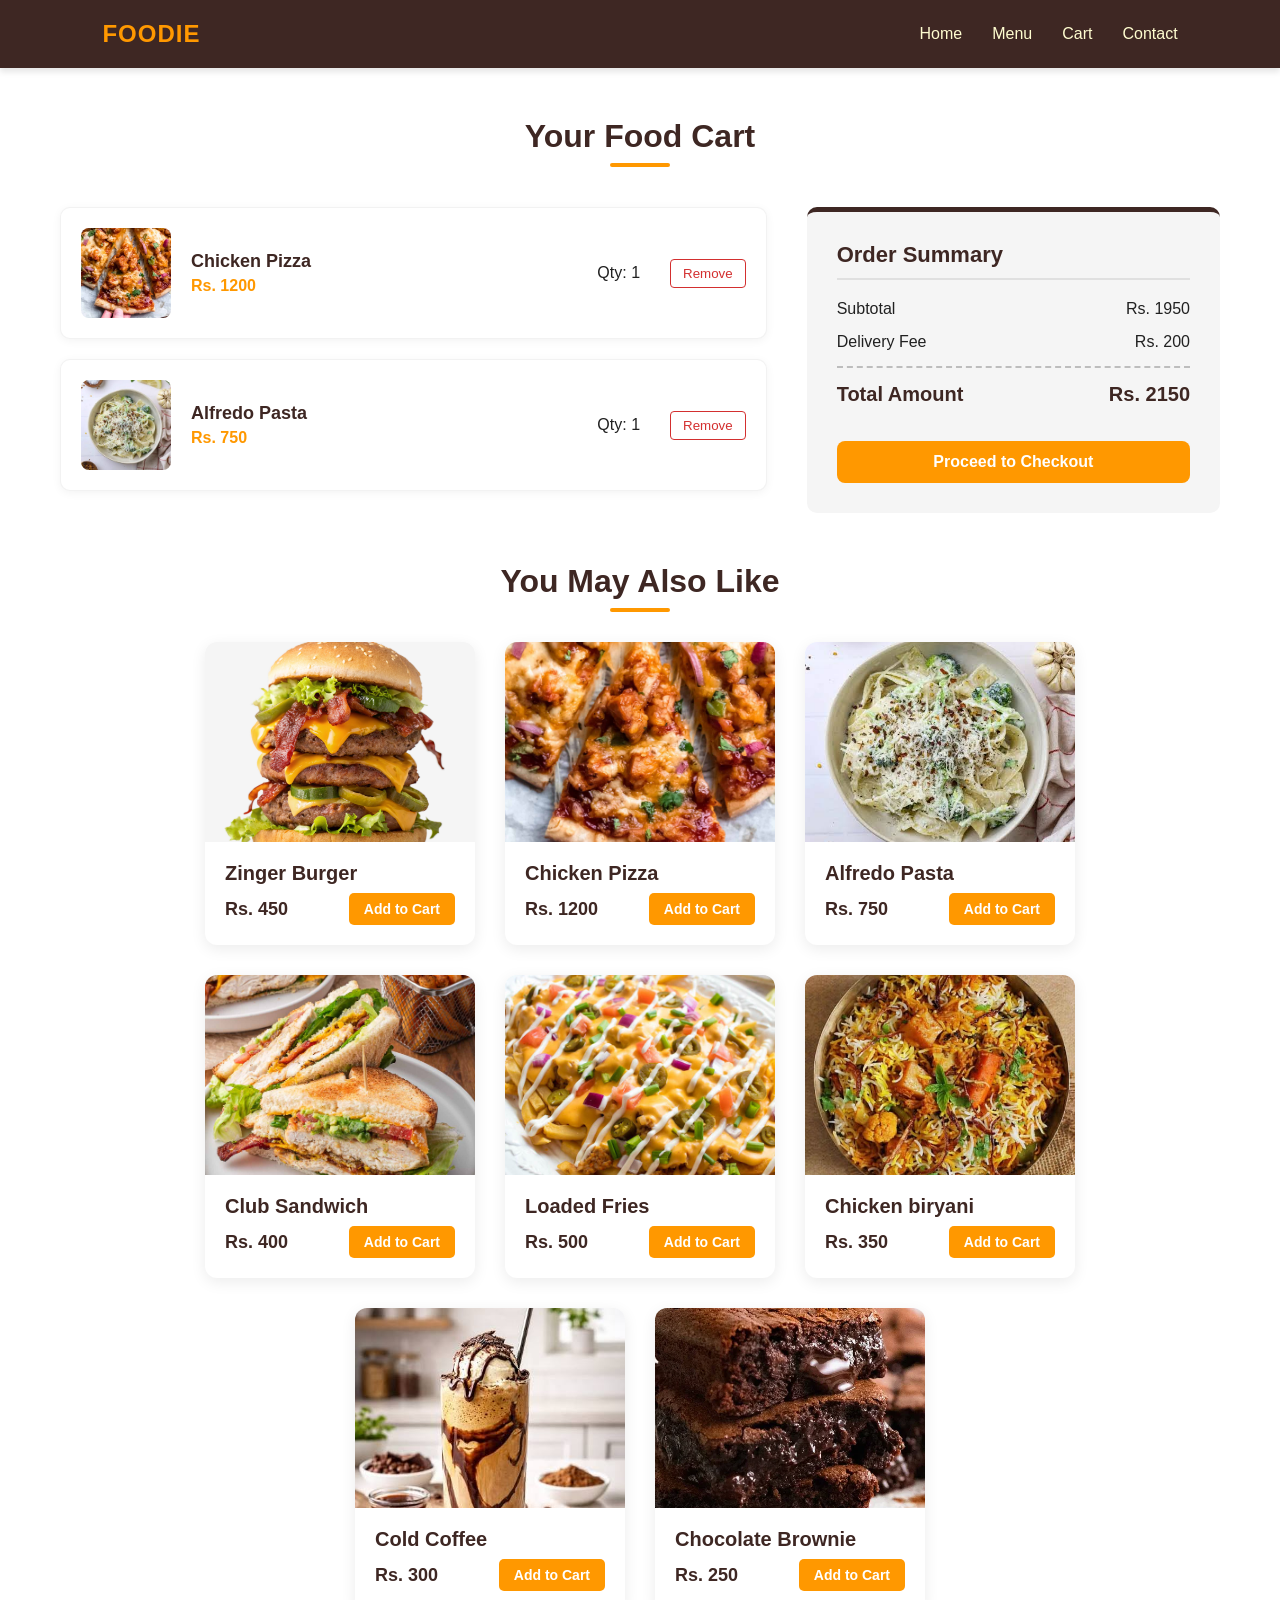
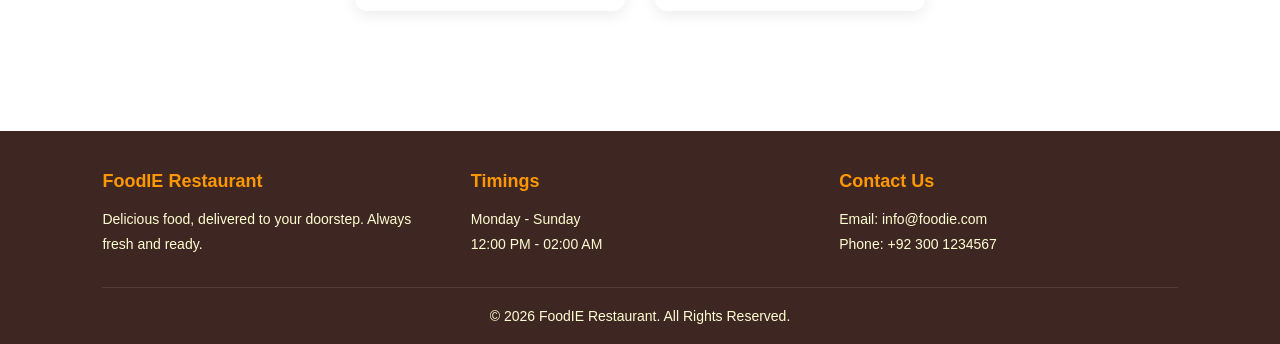
==== cart.html @ 97dae249 "first commit - website complete" ====
<!DOCTYPE html>
<html lang="en">
<head>
    <meta charset="UTF-8">
    <meta name="viewport" content="width=device-width, initial-scale=1.0">
    <title>Shopping Cart | FoodIE</title>
    <link rel="stylesheet" href="style.css">
</head>
<body>

    <!-- Header Section (Same as Home) -->
    <header class="header">
        <div class="logo">FoodIE</div>
        <nav>
            <ul class="nav-menu">
                <li><a href="index.html">Home</a></li>
                <li><a href="index.html#menu">Menu</a></li>
                <li><a href="cart.html">Cart</a></li>
                <li><a href="index.html#contact">Contact</a></li>
            </ul>
        </nav>
    </header>

    <h2 class="section-title">Your Food Cart</h2>

    <!-- Main Cart Wrapper -->
    <main class="cart-wrapper">
        
        <!-- Left Side: Items List -->
        <div class="cart-items-container">
            <!-- Cart Item 1 -->
            <div class="cart-item">
                <img src="chicken pizza.jpg" alt="Chicken Pizza" class="cart-item-img">
                <div class="cart-item-details">
                    <h3 class="cart-item-name">Chicken Pizza</h3>
                    <p class="cart-item-price">Rs. 1200</p>
                </div>
                <div class="cart-qty">Qty: 1</div>
                <button class="btn-remove">Remove</button>
            </div>

            <!-- Cart Item 2 -->
            <div class="cart-item">
                <img src="alfrido pasta.jfif" alt="Alfredo Pasta" class="cart-item-img">
                <div class="cart-item-details">
                    <h3 class="cart-item-name">Alfredo Pasta</h3>
                    <p class="cart-item-price">Rs. 750</p>
                </div>
                <div class="cart-qty">Qty: 1</div>
                <button class="btn-remove">Remove</button>
            </div>
        </div>

        <!-- Right Side: Order Summary Card -->
        <aside class="order-summary">
            <h3 class="summary-title">Order Summary</h3>
            <div class="summary-row">
                <span>Subtotal</span>
                <span>Rs. 1950</span>
            </div>
            <div class="summary-row">
                <span>Delivery Fee</span>
                <span>Rs. 200</span>
            </div>
            <div class="summary-total summary-row">
                <span>Total Amount</span>
                <span>Rs. 2150</span>
            </div>
            <button class="btn-orange btn-checkout">Proceed to Checkout</button>
        </aside>

    </main>

    <!-- You May Also Like Section (Now with all 8 items) -->
    <section>
        <h2 class="section-title">You May Also Like</h2>
        <div class="menu-container">
            <!-- Suggestion 1 -->
            <div class="menu-card">
                <img src="zinger burger.webp" alt="Zinger Burger" class="food-img">
                <div class="card-info">
                    <h3 class="food-name">Zinger Burger</h3>
                    <div class="card-footer">
                        <span class="price">Rs. 450</span>
                        <button class="btn-orange btn-sm">Add to Cart</button>
                    </div>
                </div>
            </div>

            <!-- Suggestion 2 -->
            <div class="menu-card">
                <img src="chicken pizza.jpg" alt="Chicken Pizza" class="food-img">
                <div class="card-info">
                    <h3 class="food-name">Chicken Pizza</h3>
                    <div class="card-footer">
                        <span class="price">Rs. 1200</span>
                        <button class="btn-orange btn-sm">Add to Cart</button>
                    </div>
                </div>
            </div>

            <!-- Suggestion 3 -->
            <div class="menu-card">
                <img src="alfrido pasta.jfif" alt="Alfredo Pasta" class="food-img">
                <div class="card-info">
                    <h3 class="food-name">Alfredo Pasta</h3>
                    <div class="card-footer">
                        <span class="price">Rs. 750</span>
                        <button class="btn-orange btn-sm">Add to Cart</button>
                    </div>
                </div>
            </div>

            <!-- Suggestion 4 -->
            <div class="menu-card">
                <img src="club sandwich.jpg" alt="Club Sandwich" class="food-img">
                <div class="card-info">
                    <h3 class="food-name">Club Sandwich</h3>
                    <div class="card-footer">
                        <span class="price">Rs. 400</span>
                        <button class="btn-orange btn-sm">Add to Cart</button>
                    </div>
                </div>
            </div>

            <!-- Suggestion 5 -->
            <div class="menu-card">
                <img src="loaded fries.jpg" alt="Loaded Fries" class="food-img">
                <div class="card-info">
                    <h3 class="food-name">Loaded Fries</h3>
                    <div class="card-footer">
                        <span class="price">Rs. 500</span>
                        <button class="btn-orange btn-sm">Add to Cart</button>
                    </div>
                </div>
            </div>

            <!-- Suggestion 6 -->
            <div class="menu-card">
                <img src="biryani.jpg" alt="Chicken Biryani" class="food-img">
                <div class="card-info">
                    <h3 class="food-name">Chicken biryani</h3>
                    <div class="card-footer">
                        <span class="price">Rs. 350</span>
                        <button class="btn-orange btn-sm">Add to Cart</button>
                    </div>
                </div>
            </div>

            <!-- Suggestion 7 -->
            <div class="menu-card">
                <img src="cold coffee.jfif" alt="Cold Coffee" class="food-img">
                <div class="card-info">
                    <h3 class="food-name">Cold Coffee</h3>
                    <div class="card-footer">
                        <span class="price">Rs. 300</span>
                        <button class="btn-orange btn-sm">Add to Cart</button>
                    </div>
                </div>
            </div>

            <!-- Suggestion 8 -->
            <div class="menu-card">
                <img src="Brownies.webp" alt="Chocolate Brownie" class="food-img">
                <div class="card-info">
                    <h3 class="food-name">Chocolate Brownie</h3>
                    <div class="card-footer">
                        <span class="price">Rs. 250</span>
                        <button class="btn-orange btn-sm">Add to Cart</button>
                    </div>
                </div>
            </div>
        </div>
    </section>

    <!-- Footer Section -->
    <footer id="contact" class="footer">
        <div class="footer-content">
            <div class="footer-section">
                <h3>FoodIE Restaurant</h3>
                <p>Delicious food, delivered to your doorstep. Always fresh and ready.</p>
            </div>
            <div class="footer-section">
                <h3>Timings</h3>
                <p>Monday - Sunday<br>12:00 PM - 02:00 AM</p>
            </div>
            <div class="footer-section">
                <h3>Contact Us</h3>
                <p>Email: info@foodie.com<br>Phone: +92 300 1234567</p>
            </div>
        </div>
        <div class="footer-bottom">
            <p>&copy; 2026 FoodIE Restaurant. All Rights Reserved.</p>
        </div>
    </footer>

</body>
</html>
---- style.css ----
/* ==========================================
   1. GLOBAL STYLES & VARIABLES
   ========================================== */
* {
    margin: 0;
    padding: 0;
    box-sizing: border-box;
    font-family: 'Segoe UI', Tahoma, Geneva, Verdana, sans-serif;
}

:root {
    --dark-brown: #3E2723;
    --orange: #FF9800;
    --orange-hover: #E65100;
    --cream: #FFFDD0;
    --white: #FFFFFF;
    --light-gray: #F5F5F5;
    --text-dark: #212121;
}

body {
    background-color: var(--white);
    color: var(--text-dark);
}

/* ==========================================
   2. HEADER / NAVBAR (Flexbox)
   ========================================== */
.header {
    display: flex;
    justify-content: space-between;
    align-items: center;
    background-color: var(--dark-brown);
    padding: 20px 8%;
    position: sticky;
    top: 0;
    z-index: 100;
    box-shadow: 0 4px 6px rgba(0,0,0,0.1);
}

.logo {
    color: var(--orange);
    font-size: 24px;
    font-weight: bold;
    text-transform: uppercase;
    letter-spacing: 1px;
}

.nav-menu {
    display: flex;
    list-style: none;
    gap: 30px;
}

.nav-menu a {
    color: var(--cream);
    text-decoration: none;
    font-size: 16px;
    font-weight: 500;
    transition: color 0.3s ease;
}

.nav-menu a:hover {
    color: var(--orange);
}

/* ==========================================
   3. HERO SECTION (Flexbox)
   ========================================== */
.hero {
    background: linear-gradient(rgba(62, 39, 35, 0.85), rgba(62, 39, 35, 0.85));
    background-color: var(--dark-brown);
    height: 60vh;
    display: flex;
    flex-direction: column;
    justify-content: center;
    align-items: center;
    text-align: center;
    color: var(--white);
    padding: 0 20px;
}

.hero h1 {
    font-size: 48px;
    color: var(--cream);
    margin-bottom: 15px;
}

.hero p {
    font-size: 20px;
    margin-bottom: 30px;
}

.btn-orange {
    background-color: var(--orange);
    color: var(--white);
    padding: 12px 30px;
    border: none;
    border-radius: 25px;
    font-size: 16px;
    font-weight: bold;
    text-decoration: none;
    cursor: pointer;
    transition: background-color 0.3s ease, transform 0.2s ease;
}

.btn-orange:hover {
    background-color: var(--orange-hover);
    transform: translateY(-2px);
}

/* ==========================================
   4. INTRO & SECTIONS UNIVERSAL
   ========================================== */
.section-title {
    text-align: center;
    font-size: 32px;
    margin: 50px 0 30px 0;
    color: var(--dark-brown);
    position: relative;
}

.section-title::after {
    content: '';
    display: block;
    width: 60px;
    height: 4px;
    background-color: var(--orange);
    margin: 8px auto 0 auto;
    border-radius: 2px;
}

.intro-section {
    max-width: 800px;
    margin: 0 auto;
    text-align: center;
    padding: 0 20px 40px 20px;
    line-height: 1.6;
    font-size: 18px;
}

/* ==========================================
   5. MENU SECTION & CARDS (Flexbox)
   ========================================== */
.menu-container {
    max-width: 1200px;
    margin: 0 auto;
    padding: 0 20px 60px 20px;
    display: flex;
    flex-wrap: wrap;
    justify-content: center;
    gap: 30px;
}

.menu-card {
    background-color: var(--white);
    width: 270px;
    border-radius: 12px;
    overflow: hidden;
    box-shadow: 0 4px 15px rgba(0,0,0,0.08);
    display: flex;
    flex-direction: column;
    transition: transform 0.3s ease, box-shadow 0.3s ease;
}

.menu-card:hover {
    transform: translateY(-8px);
    box-shadow: 0 8px 25px rgba(0,0,0,0.15);
}

.food-img {
    width: 100%;
    height: 200px;
    object-fit: cover;
    background-color: var(--light-gray);
}

.card-info {
    padding: 20px;
    display: flex;
    flex-direction: column;
    flex-grow: 1;
}

.food-name {
    font-size: 20px;
    color: var(--dark-brown);
    margin-bottom: 8px;
}

.food-desc {
    font-size: 14px;
    color: #666;
    margin-bottom: 15px;
    line-height: 1.4;
    flex-grow: 1;
}

.card-footer {
    display: flex;
    justify-content: space-between;
    align-items: center;
    margin-top: auto;
}

.price {
    font-size: 18px;
    font-weight: bold;
    color: var(--dark-brown);
}

.btn-sm {
    padding: 8px 15px;
    font-size: 14px;
    border-radius: 5px;
}

/* ==========================================
   6. SPECIAL OFFER SECTION (Flexbox)
   ========================================== */
.special-offer {
    background-color: var(--cream);
    padding: 60px 8%;
    display: flex;
    justify-content: space-between;
    align-items: center;
    gap: 40px;
    margin-bottom: 60px;
}

.offer-text h2 {
    font-size: 36px;
    color: var(--dark-brown);
    margin-bottom: 10px;
}

.offer-text p {
    font-size: 18px;
    color: #5D4037;
}

/* ==========================================
   7. CART PAGE LAYOUT (Flexbox)
   ========================================== */
.cart-wrapper {
    max-width: 1200px;
    margin: 40px auto;
    padding: 0 20px;
    display: flex;
    gap: 40px;
    align-items: flex-start;
}

.cart-items-container {
    flex: 2;
    display: flex;
    flex-direction: column;
    gap: 20px;
}

.cart-item {
    display: flex;
    align-items: center;
    background: var(--white);
    padding: 20px;
    border-radius: 10px;
    box-shadow: 0 2px 10px rgba(0,0,0,0.05);
    border: 1px solid rgba(0,0,0,0.05);
}

.cart-item-img {
    width: 90px;
    height: 90px;
    object-fit: cover;
    border-radius: 8px;
    margin-right: 20px;
    background-color: var(--light-gray);
}

.cart-item-details {
    flex: 1;
}

.cart-item-name {
    font-size: 18px;
    color: var(--dark-brown);
    margin-bottom: 5px;
}

.cart-item-price {
    font-weight: bold;
    color: var(--orange);
}

.cart-qty {
    margin: 0 30px;
    font-size: 16px;
}

.btn-remove {
    background: none;
    border: 1px solid #D32F2F;
    color: #D32F2F;
    padding: 6px 12px;
    border-radius: 4px;
    cursor: pointer;
    transition: all 0.3s;
}

.btn-remove:hover {
    background-color: #D32F2F;
    color: var(--white);
}

/* Summary Card */
.order-summary {
    flex: 1;
    background-color: var(--light-gray);
    padding: 30px;
    border-radius: 10px;
    border-top: 5px solid var(--dark-brown);
}

.summary-title {
    font-size: 22px;
    color: var(--dark-brown);
    margin-bottom: 20px;
    border-bottom: 2px solid #E0E0E0;
    padding-bottom: 10px;
}

.summary-row {
    display: flex;
    justify-content: space-between;
    margin-bottom: 15px;
    font-size: 16px;
}

.summary-total {
    border-top: 2px dashed #BDBDBD;
    padding-top: 15px;
    margin-top: 15px;
    font-size: 20px;
    font-weight: bold;
    color: var(--dark-brown);
}

.btn-checkout {
    width: 100%;
    margin-top: 20px;
    padding: 12px;
    border-radius: 8px;
    text-align: center;
}

/* ==========================================
   8. FOOTER (Flexbox)
   ========================================== */
.footer {
    background-color: var(--dark-brown);
    color: var(--cream);
    padding: 40px 8% 20px 8%;
    margin-top: 60px;
}

.footer-content {
    display: flex;
    justify-content: space-between;
    flex-wrap: wrap;
    gap: 30px;
    margin-bottom: 30px;
}

.footer-section {
    flex: 1;
    min-width: 200px;
}

.footer-section h3 {
    color: var(--orange);
    margin-bottom: 15px;
    font-size: 18px;
}

.footer-section p, .footer-section li {
    font-size: 14px;
    line-height: 1.8;
}

.footer-section ul {
    list-style: none;
}

.footer-bottom {
    text-align: center;
    border-top: 1px solid rgba(255,253,208, 0.1);
    padding-top: 20px;
    font-size: 14px;
}

/* ==========================================
   9. RESPONSIVE DESIGN (Media Queries)
   ========================================== */
@media (max-width: 992px) {
    .cart-wrapper {
        flex-direction: column;
    }
    .order-summary {
        width: 100%;
    }
}

@media (max-width: 768px) {
    .header {
        flex-direction: column;
        gap: 15px;
        text-align: center;
    }
    .nav-menu {
        gap: 20px;
    }
    .hero h1 {
        font-size: 34px;
    }
    .special-offer {
        flex-direction: column;
        text-align: center;
    }
    .cart-item {
        flex-direction: column;
        text-align: center;
        gap: 15px;
    }
    .cart-item-img {
        margin-right: 0;
    }
}
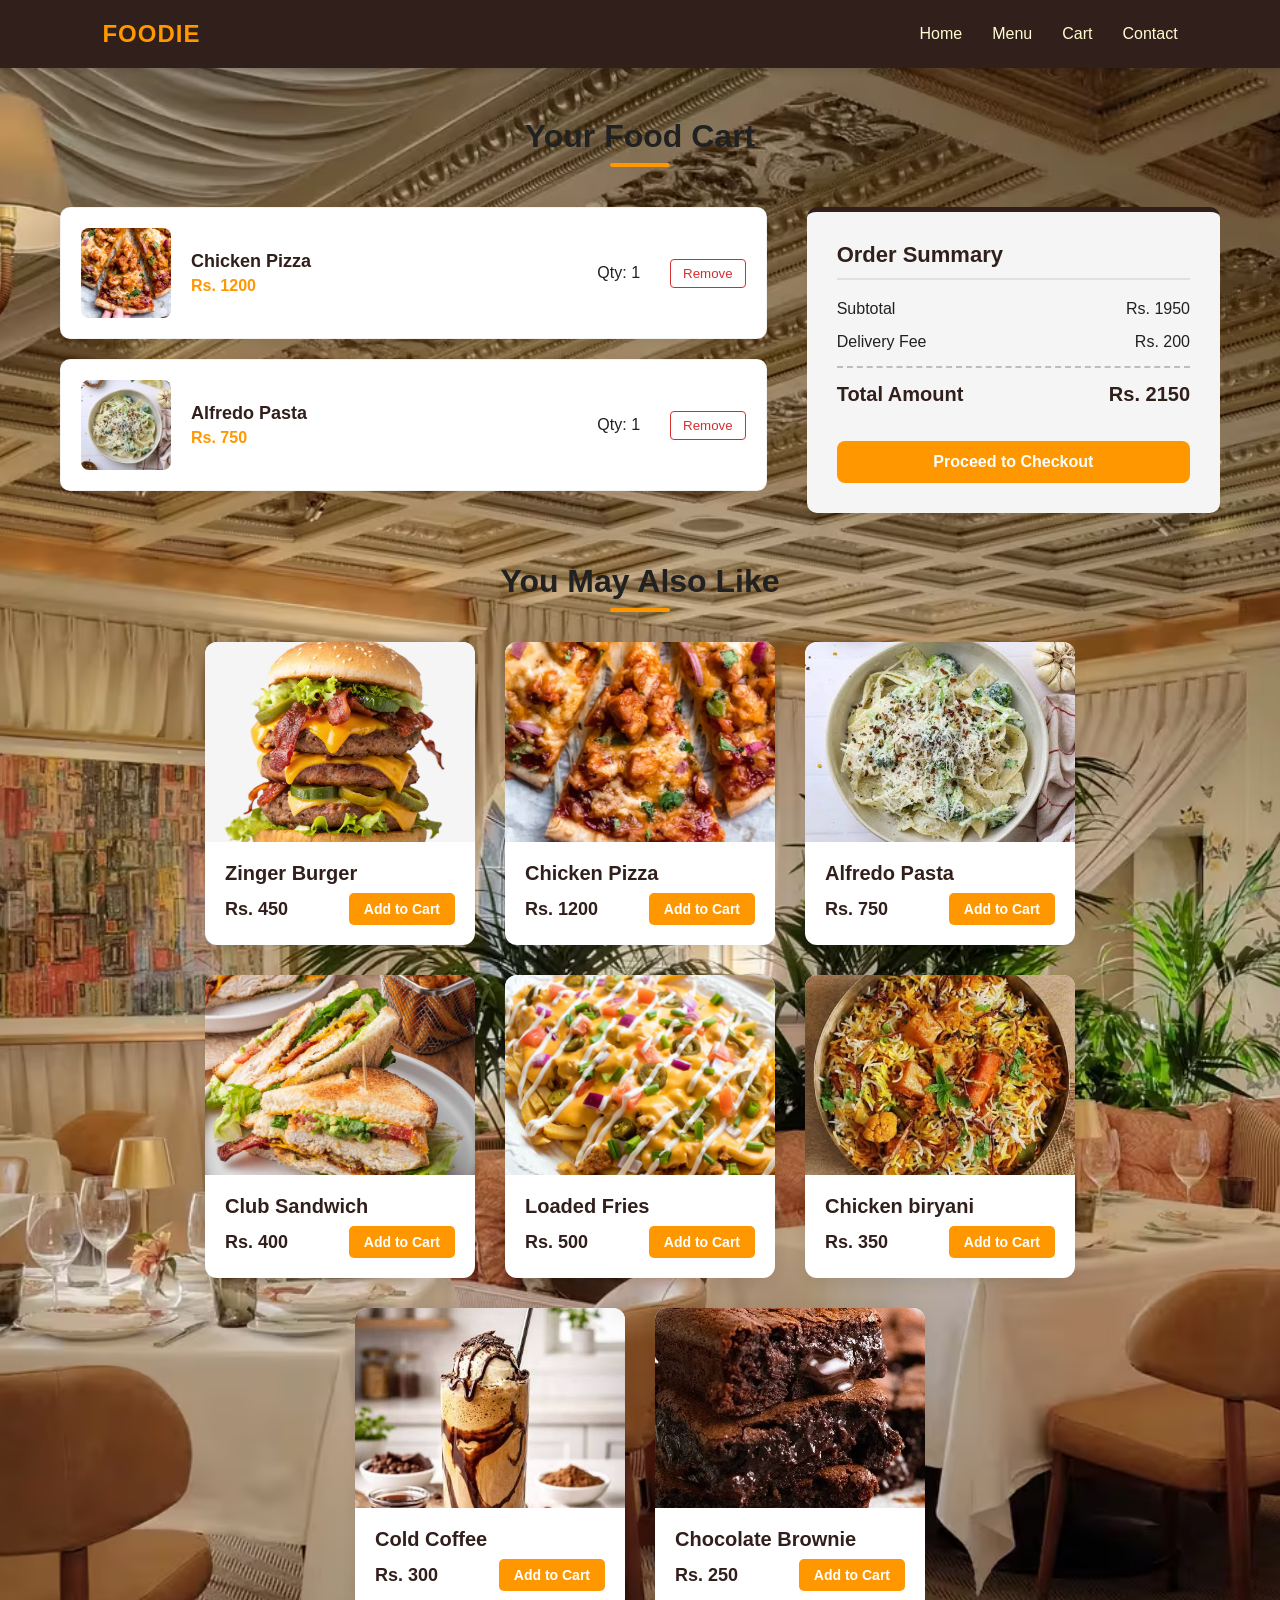
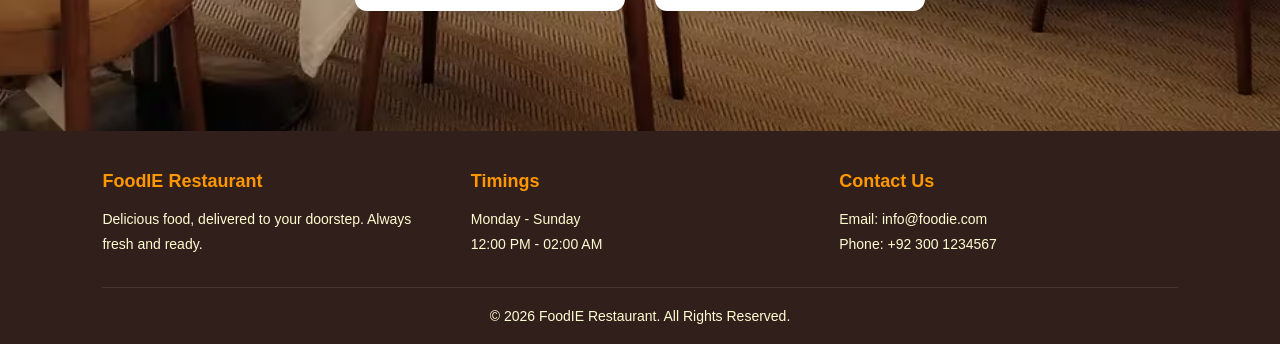
==== commit 4f5ea53f: "changes in the code" ====
--- a/cart.html
+++ b/cart.html
@@ -30,7 +30,7 @@
         <div class="cart-items-container">
             <!-- Cart Item 1 -->
             <div class="cart-item">
-                <img src="chicken pizza.jpg" alt="Chicken Pizza" class="cart-item-img">
+                <img src="images/chicken pizza.jpg" alt="Chicken Pizza" class="cart-item-img">
                 <div class="cart-item-details">
                     <h3 class="cart-item-name">Chicken Pizza</h3>
                     <p class="cart-item-price">Rs. 1200</p>
@@ -41,7 +41,7 @@
 
             <!-- Cart Item 2 -->
             <div class="cart-item">
-                <img src="alfrido pasta.jfif" alt="Alfredo Pasta" class="cart-item-img">
+                <img src="images/alfrido pasta.jfif" alt="Alfredo Pasta" class="cart-item-img">
                 <div class="cart-item-details">
                     <h3 class="cart-item-name">Alfredo Pasta</h3>
                     <p class="cart-item-price">Rs. 750</p>
@@ -77,7 +77,7 @@
         <div class="menu-container">
             <!-- Suggestion 1 -->
             <div class="menu-card">
-                <img src="zinger burger.webp" alt="Zinger Burger" class="food-img">
+                <img src="images/zinger burger.webp" alt="Zinger Burger" class="food-img">
                 <div class="card-info">
                     <h3 class="food-name">Zinger Burger</h3>
                     <div class="card-footer">
@@ -89,7 +89,7 @@
 
             <!-- Suggestion 2 -->
             <div class="menu-card">
-                <img src="chicken pizza.jpg" alt="Chicken Pizza" class="food-img">
+                <img src="images/chicken pizza.jpg" alt="Chicken Pizza" class="food-img">
                 <div class="card-info">
                     <h3 class="food-name">Chicken Pizza</h3>
                     <div class="card-footer">
@@ -101,7 +101,7 @@
 
             <!-- Suggestion 3 -->
             <div class="menu-card">
-                <img src="alfrido pasta.jfif" alt="Alfredo Pasta" class="food-img">
+                <img src="images/alfrido pasta.jfif" alt="Alfredo Pasta" class="food-img">
                 <div class="card-info">
                     <h3 class="food-name">Alfredo Pasta</h3>
                     <div class="card-footer">
@@ -113,7 +113,7 @@
 
             <!-- Suggestion 4 -->
             <div class="menu-card">
-                <img src="club sandwich.jpg" alt="Club Sandwich" class="food-img">
+                <img src="images/club sandwich.jpg" alt="Club Sandwich" class="food-img">
                 <div class="card-info">
                     <h3 class="food-name">Club Sandwich</h3>
                     <div class="card-footer">
@@ -125,7 +125,7 @@
 
             <!-- Suggestion 5 -->
             <div class="menu-card">
-                <img src="loaded fries.jpg" alt="Loaded Fries" class="food-img">
+                <img src="images/loaded fries.jpg" alt="Loaded Fries" class="food-img">
                 <div class="card-info">
                     <h3 class="food-name">Loaded Fries</h3>
                     <div class="card-footer">
@@ -137,7 +137,7 @@
 
             <!-- Suggestion 6 -->
             <div class="menu-card">
-                <img src="biryani.jpg" alt="Chicken Biryani" class="food-img">
+                <img src="images/biryani.jpg" alt="Chicken Biryani" class="food-img">
                 <div class="card-info">
                     <h3 class="food-name">Chicken biryani</h3>
                     <div class="card-footer">
@@ -149,7 +149,7 @@
 
             <!-- Suggestion 7 -->
             <div class="menu-card">
-                <img src="cold coffee.jfif" alt="Cold Coffee" class="food-img">
+                <img src="images/cold coffee.jfif" alt="Cold Coffee" class="food-img">
                 <div class="card-info">
                     <h3 class="food-name">Cold Coffee</h3>
                     <div class="card-footer">
@@ -161,7 +161,7 @@
 
             <!-- Suggestion 8 -->
             <div class="menu-card">
-                <img src="Brownies.webp" alt="Chocolate Brownie" class="food-img">
+                <img src="images/Brownies.webp" alt="Chocolate Brownie" class="food-img">
                 <div class="card-info">
                     <h3 class="food-name">Chocolate Brownie</h3>
                     <div class="card-footer">
--- a/style.css
+++ b/style.css
@@ -9,7 +9,7 @@
 }
 
 :root {
-    --dark-brown: #3E2723;
+    --dark-brown: #311f1c;
     --orange: #FF9800;
     --orange-hover: #E65100;
     --cream: #FFFDD0;
@@ -21,7 +21,20 @@
 body {
     background-color: var(--white);
     color: var(--text-dark);
-}
+    
+    /* 1. Pehle image lagao */
+   background-image: url('images/back\ image.jpg');
+    
+    /* 2. Height aur Width set karo */
+    width: 180;
+    min-height: 200; /* Is se image poori screen ki height cover kare gi */
+    
+    /* 3. Image ko screen par set karne ke liye ye laazmi lagao */
+    background-size: cover;      /* Is se image khinch kar poori screen par fit ho jaye gi */
+    background-position: center;  /* Image hamesha center me rahe gi */
+    background-repeat: no-repeat; /* Image baar baar repeat nahi hogi */
+}
+
 
 /* ==========================================
    2. HEADER / NAVBAR (Flexbox)
@@ -68,7 +81,7 @@
    3. HERO SECTION (Flexbox)
    ========================================== */
 .hero {
-    background: linear-gradient(rgba(62, 39, 35, 0.85), rgba(62, 39, 35, 0.85));
+    background: linear-gradient(rgba(201, 187, 185, 0.85), rgba(205, 191, 188, 0.85));
     background-color: var(--dark-brown);
     height: 60vh;
     display: flex;
@@ -89,6 +102,7 @@
 .hero p {
     font-size: 20px;
     margin-bottom: 30px;
+    color: #F5F5F5;
 }
 
 .btn-orange {
@@ -116,7 +130,7 @@
     text-align: center;
     font-size: 32px;
     margin: 50px 0 30px 0;
-    color: var(--dark-brown);
+    color: var(--text-dark);
     position: relative;
 }
 
@@ -128,6 +142,7 @@
     background-color: var(--orange);
     margin: 8px auto 0 auto;
     border-radius: 2px;
+    color: #FF9800;
 }
 
 .intro-section {
@@ -137,6 +152,7 @@
     padding: 0 20px 40px 20px;
     line-height: 1.6;
     font-size: 18px;
+    color: #aec085;
 }
 
 /* ==========================================
